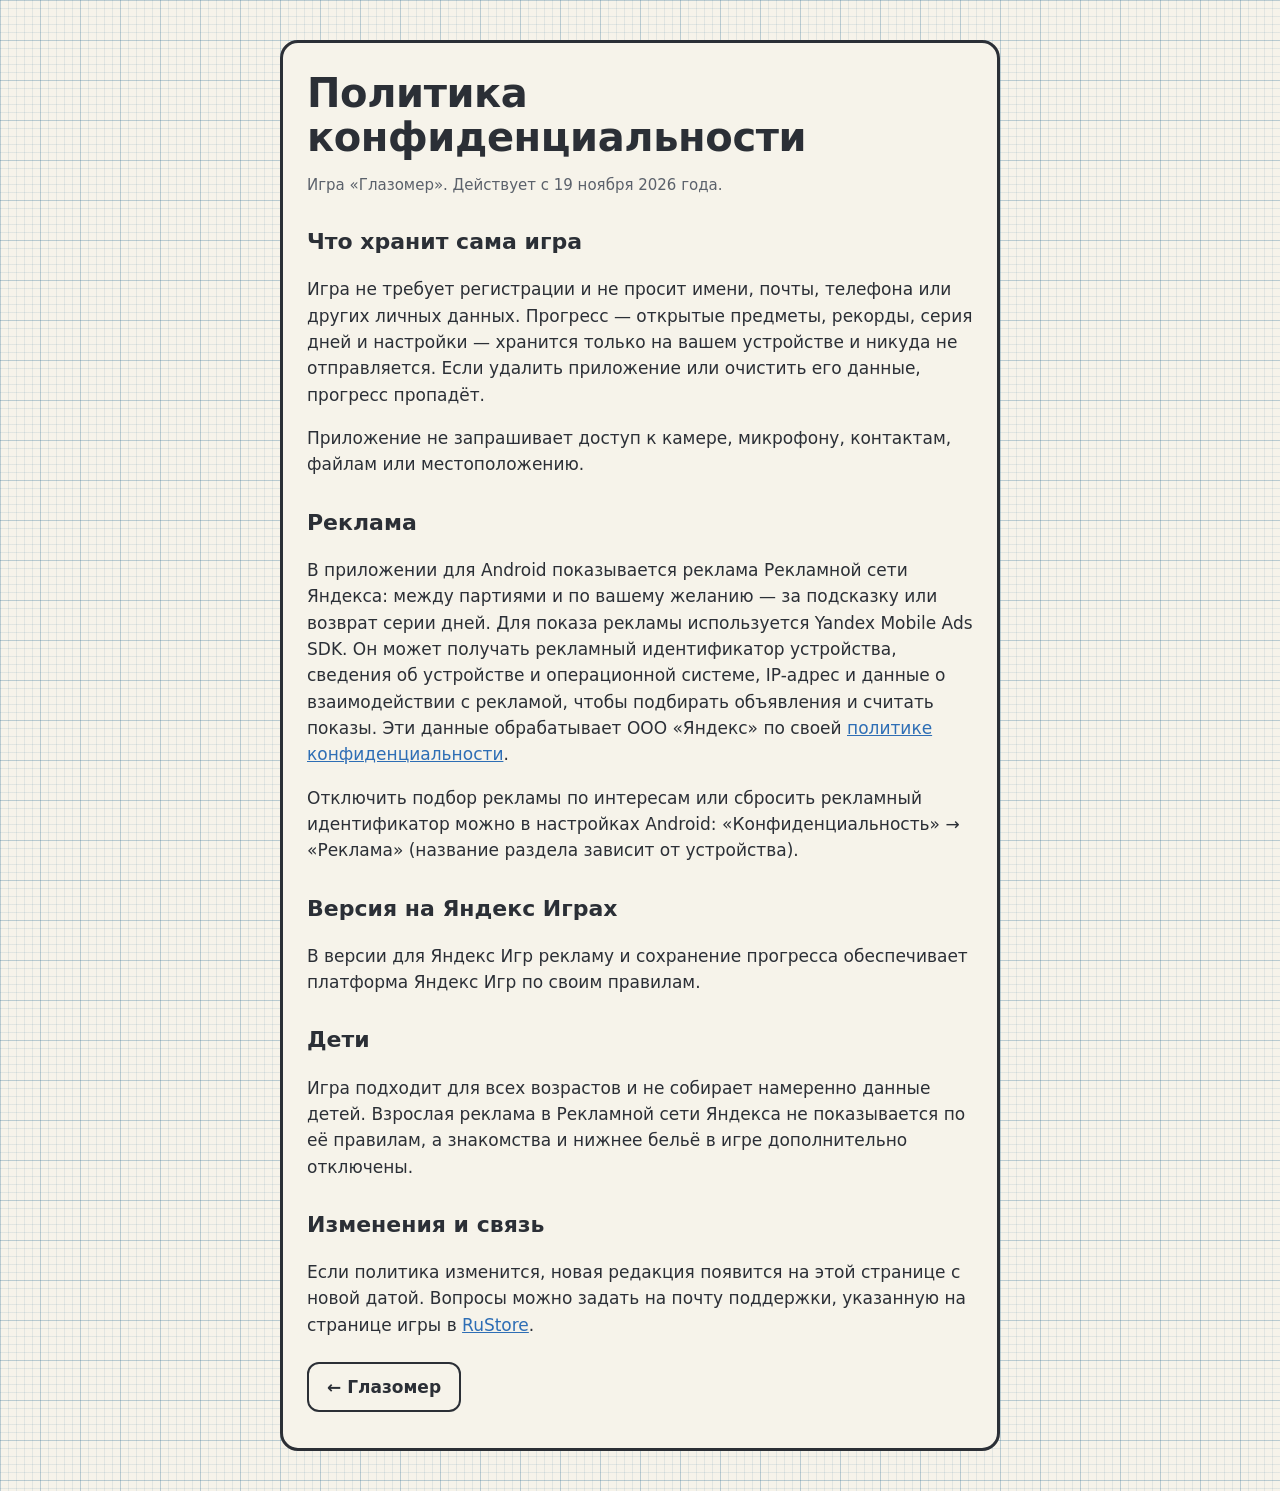
==== privacy.html @ ec5826d6 "Сайт «Глазомера»: app-ads.txt из РСЯ, страница игры и политика конфиденциальности" ====
<!doctype html>
<html lang="ru">
<head>
  <meta charset="utf-8">
  <meta name="viewport" content="width=device-width, initial-scale=1">
  <title>Политика конфиденциальности — Глазомер</title>
  <link rel="stylesheet" href="style.css">
</head>
<body>
  <main>
    <h1>Политика конфиденциальности</h1>
    <p class="muted">Игра «Глазомер». Действует с 19 ноября 2026 года.</p>

    <h2>Что хранит сама игра</h2>
    <p>Игра не требует регистрации и не просит имени, почты, телефона или других личных данных. Прогресс — открытые предметы, рекорды, серия дней и настройки — хранится только на вашем устройстве и никуда не отправляется. Если удалить приложение или очистить его данные, прогресс пропадёт.</p>
    <p>Приложение не запрашивает доступ к камере, микрофону, контактам, файлам или местоположению.</p>

    <h2>Реклама</h2>
    <p>В приложении для Android показывается реклама Рекламной сети Яндекса: между партиями и по вашему желанию — за подсказку или возврат серии дней. Для показа рекламы используется Yandex Mobile Ads SDK. Он может получать рекламный идентификатор устройства, сведения об устройстве и операционной системе, IP-адрес и данные о взаимодействии с рекламой, чтобы подбирать объявления и считать показы. Эти данные обрабатывает ООО «Яндекс» по своей <a href="https://yandex.ru/legal/confidential/">политике конфиденциальности</a>.</p>
    <p>Отключить подбор рекламы по интересам или сбросить рекламный идентификатор можно в настройках Android: «Конфиденциальность» → «Реклама» (название раздела зависит от устройства).</p>

    <h2>Версия на Яндекс Играх</h2>
    <p>В версии для Яндекс Игр рекламу и сохранение прогресса обеспечивает платформа Яндекс Игр по своим правилам.</p>

    <h2>Дети</h2>
    <p>Игра подходит для всех возрастов и не собирает намеренно данные детей. Взрослая реклама в Рекламной сети Яндекса не показывается по её правилам, а знакомства и нижнее бельё в игре дополнительно отключены.</p>

    <h2>Изменения и связь</h2>
    <p>Если политика изменится, новая редакция появится на этой странице с новой датой. Вопросы можно задать на почту поддержки, указанную на странице игры в <a href="https://www.rustore.ru/catalog/app/ru.lexlord.glazomer">RuStore</a>.</p>

    <nav><a class="button light" href="./">← Глазомер</a></nav>
  </main>
</body>
</html>
---- style.css ----
:root {
  --paper: #f6f3ea;
  --grid: rgba(46, 110, 150, 0.10);
  --grid-major: rgba(46, 110, 150, 0.22);
  --ink: #2b2f36;
  --ink-soft: #5b616b;
  --ref: #2e6eb5;
  --guess: #d85a30;
}

* { box-sizing: border-box; }

html { color-scheme: light; }

body {
  margin: 0;
  color: var(--ink);
  font: 17px/1.55 system-ui, -apple-system, "Segoe UI", Roboto, sans-serif;
  background-color: var(--paper);
  background-image:
    linear-gradient(var(--grid-major) 1px, transparent 1px),
    linear-gradient(90deg, var(--grid-major) 1px, transparent 1px),
    linear-gradient(var(--grid) 1px, transparent 1px),
    linear-gradient(90deg, var(--grid) 1px, transparent 1px);
  background-size: 40px 40px, 40px 40px, 8px 8px, 8px 8px;
}

main {
  max-width: 720px;
  margin: 40px auto;
  padding: 28px 24px 36px;
  background: var(--paper);
  border: 3px solid var(--ink);
  border-radius: 18px;
}

h1 { font-size: 40px; line-height: 1.1; margin: 0 0 12px; letter-spacing: -0.01em; overflow-wrap: break-word; hyphens: auto; }

@media (max-width: 760px) {
  main { margin: 16px; padding: 20px 16px 28px; }
  h1 { font-size: 30px; }
}
h2 { font-size: 22px; margin: 28px 0 8px; }
p, li { max-width: 62ch; }
a { color: var(--ref); }
.lead { font-size: 20px; }
.lead .ref { color: var(--ref); font-weight: 700; }
.lead .guess { color: var(--guess); font-weight: 700; }
.muted { color: var(--ink-soft); font-size: 15px; }
nav { display: flex; gap: 16px; flex-wrap: wrap; margin-top: 24px; }
.button {
  display: inline-block; padding: 10px 18px; border-radius: 12px;
  background: var(--ink); color: var(--paper); text-decoration: none; font-weight: 600;
}
.button.light { background: transparent; color: var(--ink); border: 2px solid var(--ink); }
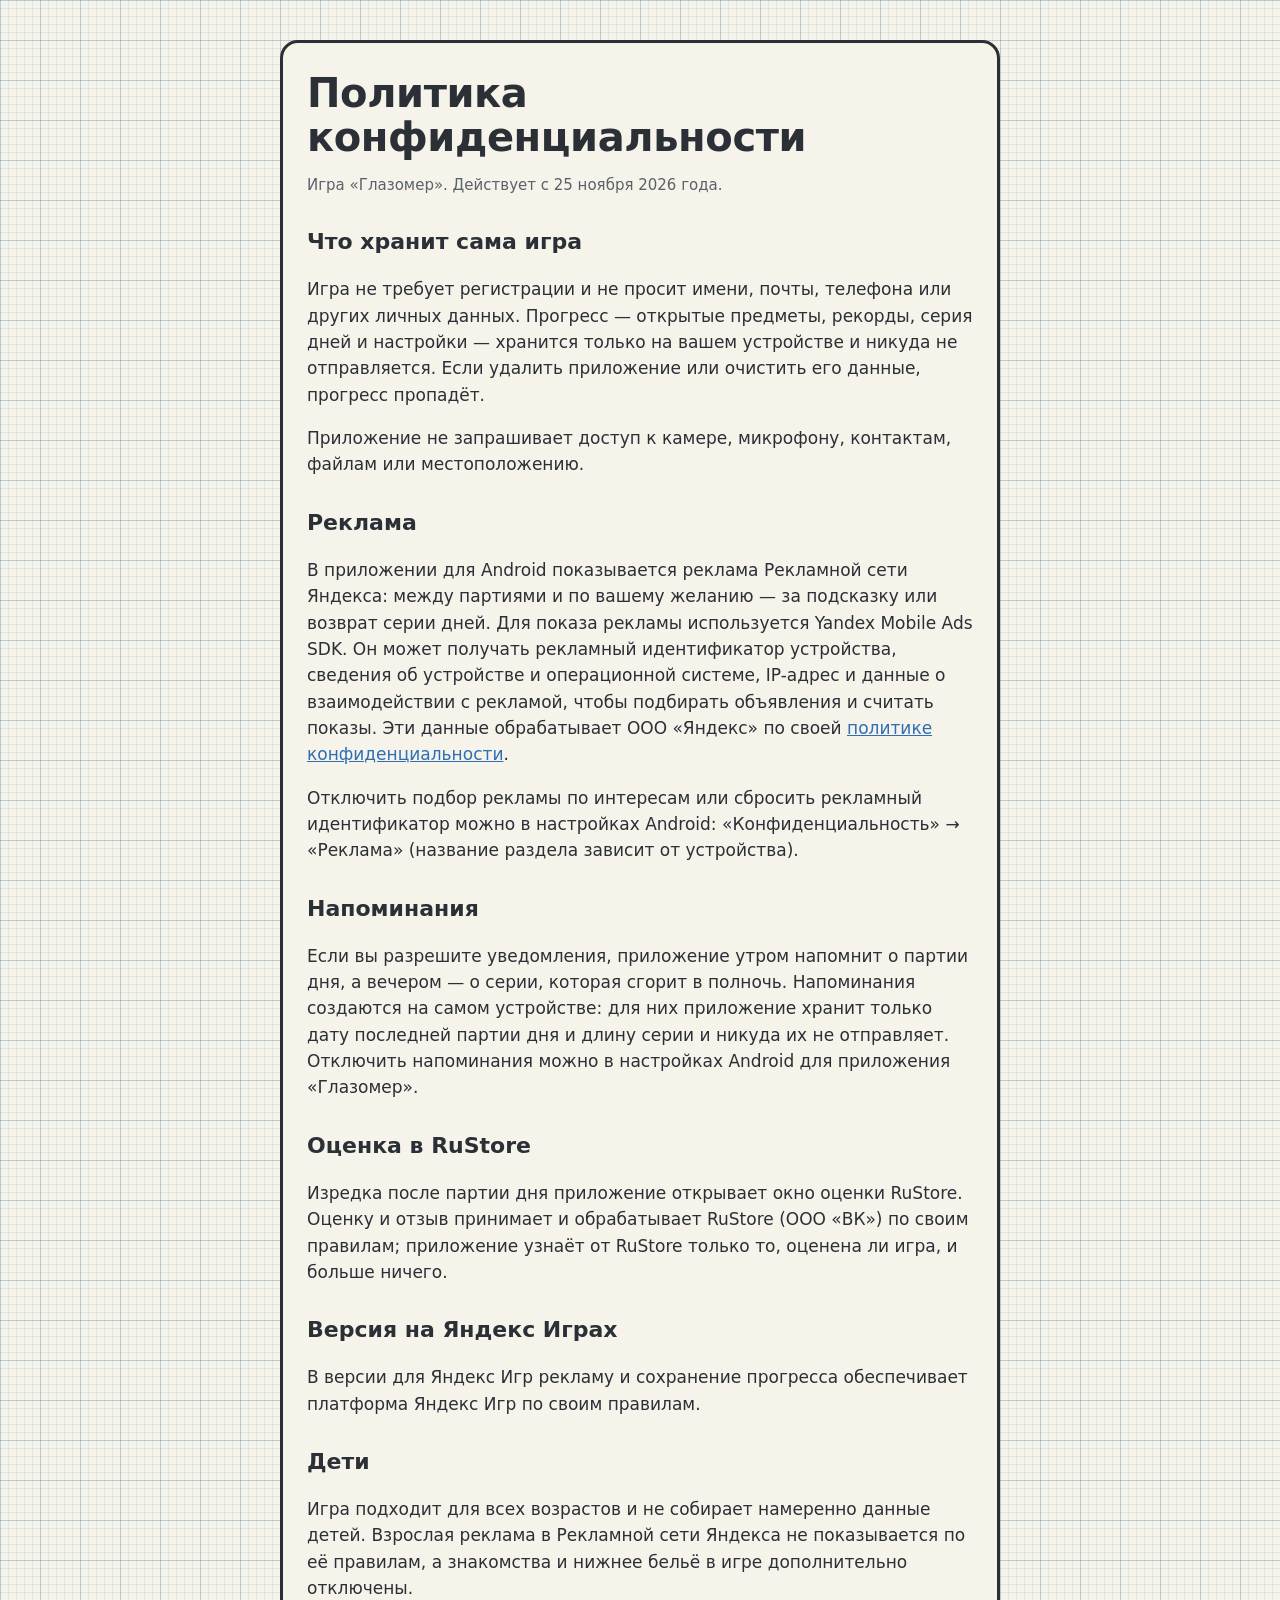
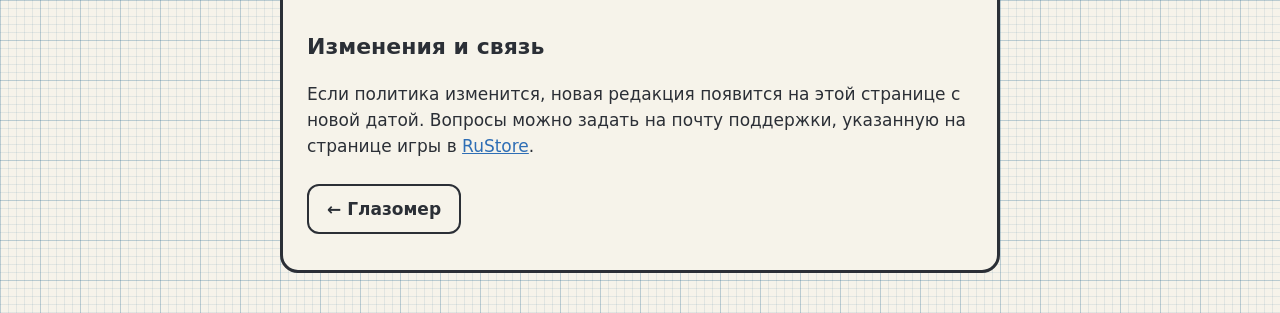
==== commit 2ff978d6: "Политика конфиденциальности: напоминания и оценка в RuStore (версия 1.0.3)" ====
--- a/privacy.html
+++ b/privacy.html
@@ -9,7 +9,7 @@
 <body>
   <main>
     <h1>Политика конфиденциальности</h1>
-    <p class="muted">Игра «Глазомер». Действует с 19 ноября 2026 года.</p>
+    <p class="muted">Игра «Глазомер». Действует с 25 ноября 2026 года.</p>
 
     <h2>Что хранит сама игра</h2>
     <p>Игра не требует регистрации и не просит имени, почты, телефона или других личных данных. Прогресс — открытые предметы, рекорды, серия дней и настройки — хранится только на вашем устройстве и никуда не отправляется. Если удалить приложение или очистить его данные, прогресс пропадёт.</p>
@@ -18,6 +18,12 @@
     <h2>Реклама</h2>
     <p>В приложении для Android показывается реклама Рекламной сети Яндекса: между партиями и по вашему желанию — за подсказку или возврат серии дней. Для показа рекламы используется Yandex Mobile Ads SDK. Он может получать рекламный идентификатор устройства, сведения об устройстве и операционной системе, IP-адрес и данные о взаимодействии с рекламой, чтобы подбирать объявления и считать показы. Эти данные обрабатывает ООО «Яндекс» по своей <a href="https://yandex.ru/legal/confidential/">политике конфиденциальности</a>.</p>
     <p>Отключить подбор рекламы по интересам или сбросить рекламный идентификатор можно в настройках Android: «Конфиденциальность» → «Реклама» (название раздела зависит от устройства).</p>
+
+    <h2>Напоминания</h2>
+    <p>Если вы разрешите уведомления, приложение утром напомнит о партии дня, а вечером — о серии, которая сгорит в полночь. Напоминания создаются на самом устройстве: для них приложение хранит только дату последней партии дня и длину серии и никуда их не отправляет. Отключить напоминания можно в настройках Android для приложения «Глазомер».</p>
+
+    <h2>Оценка в RuStore</h2>
+    <p>Изредка после партии дня приложение открывает окно оценки RuStore. Оценку и отзыв принимает и обрабатывает RuStore (ООО «ВК») по своим правилам; приложение узнаёт от RuStore только то, оценена ли игра, и больше ничего.</p>
 
     <h2>Версия на Яндекс Играх</h2>
     <p>В версии для Яндекс Игр рекламу и сохранение прогресса обеспечивает платформа Яндекс Игр по своим правилам.</p>
